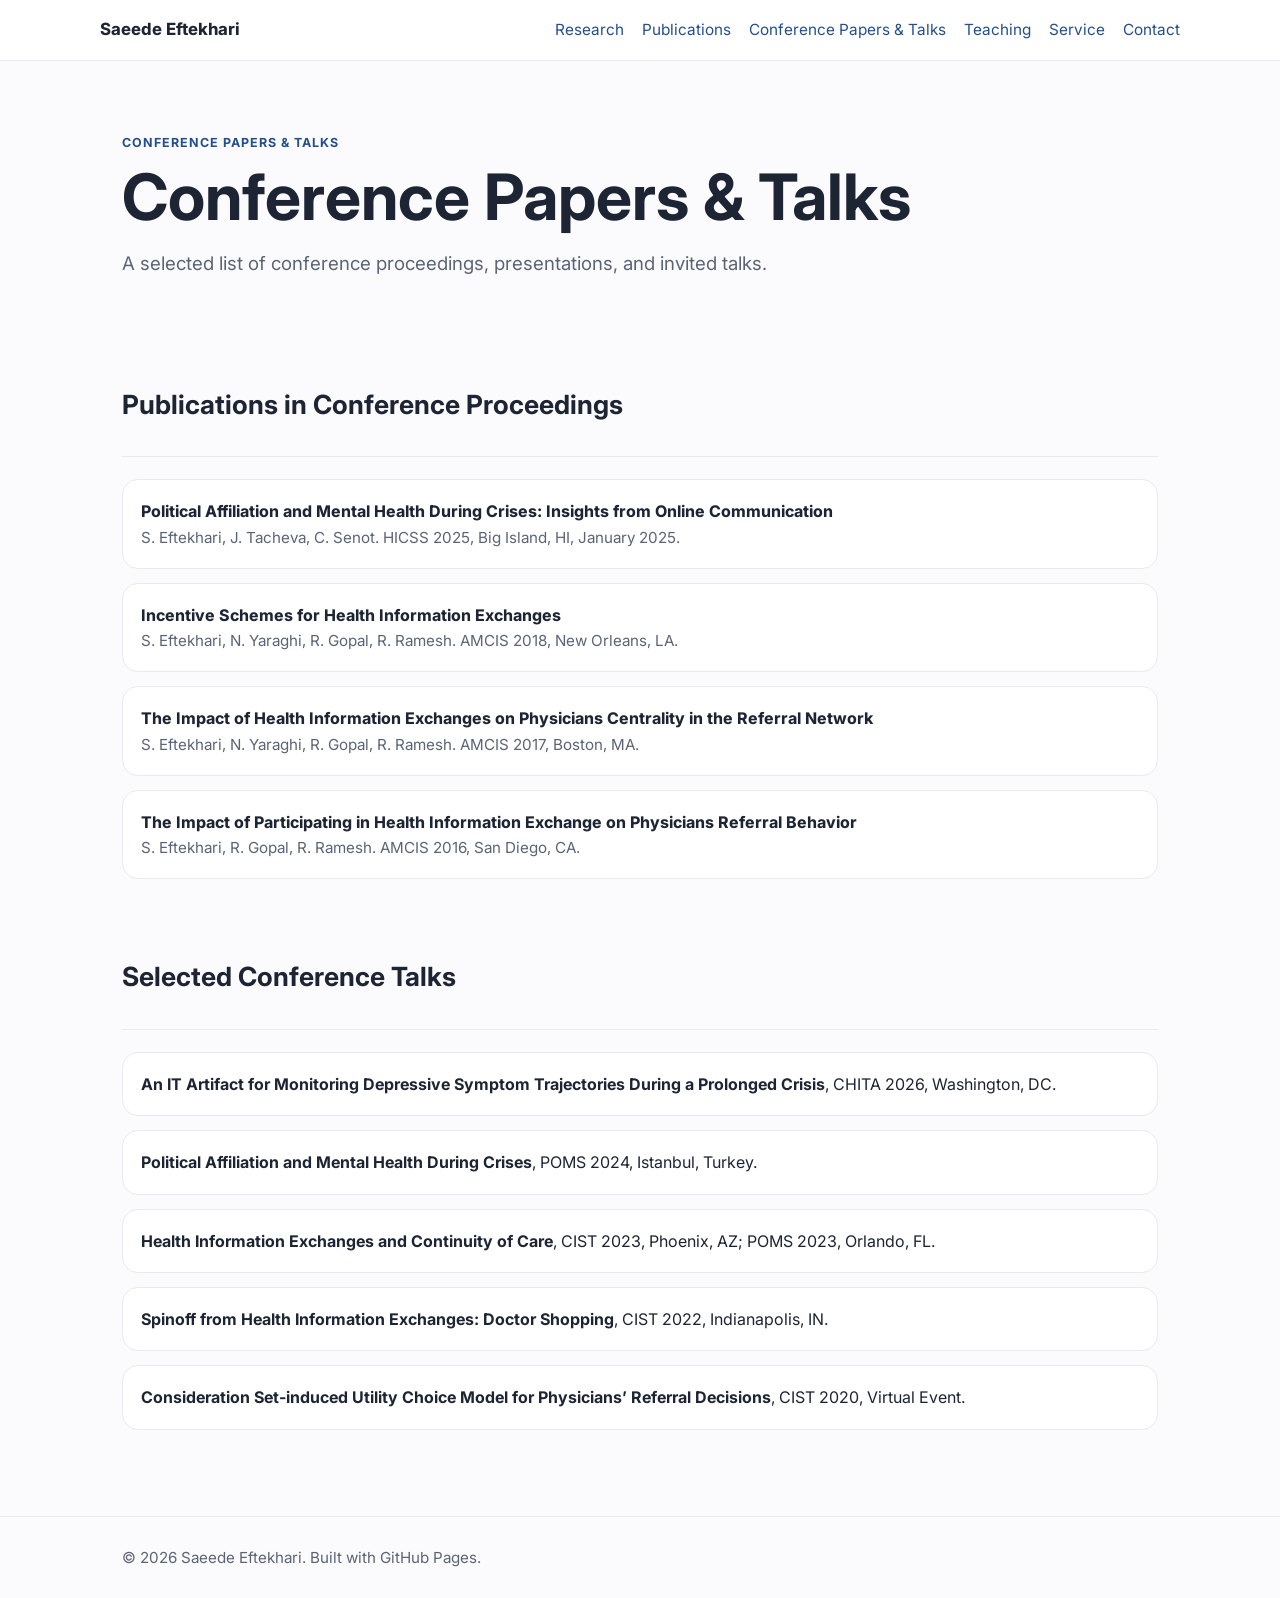
==== conference-papers.html @ 5cab1037 "Add files via upload" ====
<!doctype html>
<html lang="en">
<head>
  <meta charset="utf-8">
  <meta name="viewport" content="width=device-width, initial-scale=1">
  <title>Conference Papers & Talks | Saeede Eftekhari</title>
  <meta name="description" content="Academic website of Saeede Eftekhari, Assistant Professor in Management Science at Tulane University.">
  <link rel="preconnect" href="https://fonts.googleapis.com">
  <link rel="preconnect" href="https://fonts.gstatic.com" crossorigin>
  <link href="https://fonts.googleapis.com/css2?family=Inter:wght@400;550;650;750;850&display=swap" rel="stylesheet">
  <link rel="stylesheet" href="style.css">
</head>
<body>
<header>
  <div class="container nav">
    <a class="brand" href="index.html">Saeede Eftekhari</a>
    <nav>
      <a href="index.html#research">Research</a>
      <a href="index.html#publications">Publications</a>
      <a href="conference-papers.html">Conference Papers & Talks</a>
      <a href="teaching.html">Teaching</a>
      <a href="service.html">Service</a>
      <a href="index.html#contact">Contact</a>
    </nav>
  </div>
</header>

<main>
  <section class="hero">
    <div class="container">
      <div class="eyebrow">Conference Papers & Talks</div>
      <h1>Conference Papers & Talks</h1>
      <p class="lead">A selected list of conference proceedings, presentations, and invited talks.</p>
    </div>
  </section>

  <section>
    <div class="container">
      <div class="section-title"><h2>Publications in Conference Proceedings</h2></div>
      <ul class="pub-list">
        <li><div class="pub-title">Political Affiliation and Mental Health During Crises: Insights from Online Communication</div><div class="meta">S. Eftekhari, J. Tacheva, C. Senot. HICSS 2025, Big Island, HI, January 2025.</div></li>
        <li><div class="pub-title">Incentive Schemes for Health Information Exchanges</div><div class="meta">S. Eftekhari, N. Yaraghi, R. Gopal, R. Ramesh. AMCIS 2018, New Orleans, LA.</div></li>
        <li><div class="pub-title">The Impact of Health Information Exchanges on Physicians Centrality in the Referral Network</div><div class="meta">S. Eftekhari, N. Yaraghi, R. Gopal, R. Ramesh. AMCIS 2017, Boston, MA.</div></li>
        <li><div class="pub-title">The Impact of Participating in Health Information Exchange on Physicians Referral Behavior</div><div class="meta">S. Eftekhari, R. Gopal, R. Ramesh. AMCIS 2016, San Diego, CA.</div></li>
      </ul>
    </div>
  </section>

  <section>
    <div class="container">
      <div class="section-title"><h2>Selected Conference Talks</h2></div>
      <ul class="clean-list">
        <li><strong>An IT Artifact for Monitoring Depressive Symptom Trajectories During a Prolonged Crisis</strong>, CHITA 2026, Washington, DC.</li>
        <li><strong>Political Affiliation and Mental Health During Crises</strong>, POMS 2024, Istanbul, Turkey.</li>
        <li><strong>Health Information Exchanges and Continuity of Care</strong>, CIST 2023, Phoenix, AZ; POMS 2023, Orlando, FL.</li>
        <li><strong>Spinoff from Health Information Exchanges: Doctor Shopping</strong>, CIST 2022, Indianapolis, IN.</li>
        <li><strong>Consideration Set-induced Utility Choice Model for Physicians’ Referral Decisions</strong>, CIST 2020, Virtual Event.</li>
      </ul>
    </div>
  </section>
</main>

<footer>
  <div class="container">
    © <span id="year"></span> Saeede Eftekhari. Built with GitHub Pages.
  </div>
</footer>
<script>document.getElementById('year').textContent = new Date().getFullYear();</script>
</body>
</html>
---- style.css ----
:root{
  --bg:#fbfbfd; --text:#1d2433; --muted:#5b6475; --card:#ffffff; --line:#e7eaf0;
  --accent:#234f8f; --accent2:#eff5ff; --max:1080px;
}
*{box-sizing:border-box}
html{scroll-behavior:smooth}
body{margin:0;font-family:Inter,system-ui,-apple-system,BlinkMacSystemFont,"Segoe UI",sans-serif;background:var(--bg);color:var(--text);line-height:1.65}
a{color:var(--accent);text-decoration:none}
a:hover{text-decoration:underline}
.container{max-width:var(--max);margin:0 auto;padding:0 22px}
header{border-bottom:1px solid var(--line);background:rgba(255,255,255,.92);position:sticky;top:0;backdrop-filter:blur(10px);z-index:10}
.nav{display:flex;align-items:center;justify-content:space-between;padding:16px 0;gap:18px}
.brand{font-weight:750;font-size:1.05rem;color:var(--text)}
nav{display:flex;gap:18px;flex-wrap:wrap;font-size:.96rem}
.hero{padding:72px 0 46px}
.hero-grid{display:grid;grid-template-columns:1.5fr .9fr;gap:38px;align-items:start}
.eyebrow{color:var(--accent);font-weight:700;text-transform:uppercase;letter-spacing:.08em;font-size:.78rem}
h1{font-size:clamp(2.2rem,5vw,4rem);line-height:1.05;margin:10px 0 14px}
h2{font-size:1.65rem;margin:0 0 20px}
h3{margin:0 0 8px;font-size:1.05rem}
.lead{font-size:1.17rem;color:var(--muted);max-width:760px}
.card{background:var(--card);border:1px solid var(--line);border-radius:20px;padding:24px;box-shadow:0 10px 28px rgba(17,24,39,.04)}
.quick{display:grid;gap:12px}
.quick div{border-bottom:1px solid var(--line);padding-bottom:10px}
.quick div:last-child{border-bottom:0;padding-bottom:0}
.btns{display:flex;flex-wrap:wrap;gap:12px;margin-top:26px}
.btn{display:inline-flex;align-items:center;justify-content:center;border:1px solid var(--accent);border-radius:999px;padding:10px 16px;font-weight:650}
.btn.primary{background:var(--accent);color:#fff}
.btn.secondary{background:#fff;color:var(--accent)}
section{padding:38px 0}
.section-title{display:flex;align-items:end;justify-content:space-between;gap:18px;border-bottom:1px solid var(--line);padding-bottom:10px;margin-bottom:22px}
.grid{display:grid;grid-template-columns:repeat(3,1fr);gap:16px}
.pub-list,.clean-list{padding-left:0;list-style:none;margin:0;display:grid;gap:14px}
.pub-list li,.clean-list li{background:#fff;border:1px solid var(--line);border-radius:16px;padding:18px}
.pub-title{font-weight:750}
.meta{color:var(--muted);font-size:.95rem}
.tag{display:inline-block;background:var(--accent2);color:var(--accent);border-radius:999px;padding:4px 10px;font-size:.8rem;font-weight:700;margin-top:8px}
.two-col{display:grid;grid-template-columns:1fr 1fr;gap:18px}
footer{margin-top:48px;border-top:1px solid var(--line);padding:28px 0;color:var(--muted);font-size:.95rem}
@media(max-width:800px){
  .hero-grid,.two-col{grid-template-columns:1fr}
  .grid{grid-template-columns:1fr}
  nav{font-size:.9rem;gap:12px}
}
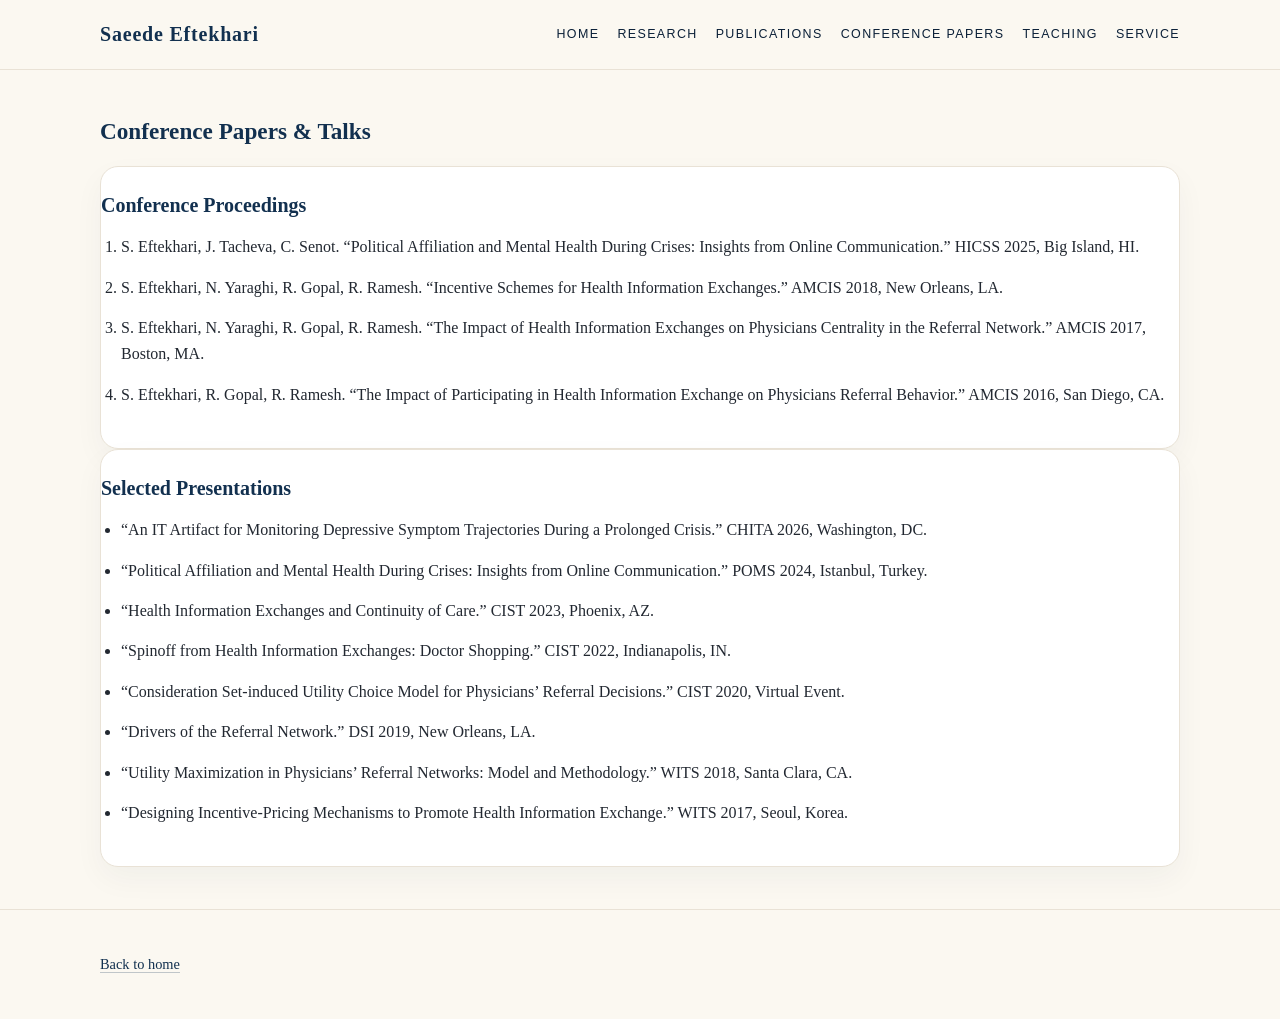
==== commit 326c4cd5: "Add files via upload" ====
--- a/conference-papers.html
+++ b/conference-papers.html
@@ -1,70 +1,56 @@
-<!doctype html>
+<!DOCTYPE html>
 <html lang="en">
 <head>
-  <meta charset="utf-8">
-  <meta name="viewport" content="width=device-width, initial-scale=1">
+  <meta charset="UTF-8">
+  <meta name="viewport" content="width=device-width, initial-scale=1.0">
   <title>Conference Papers & Talks | Saeede Eftekhari</title>
-  <meta name="description" content="Academic website of Saeede Eftekhari, Assistant Professor in Management Science at Tulane University.">
-  <link rel="preconnect" href="https://fonts.googleapis.com">
-  <link rel="preconnect" href="https://fonts.gstatic.com" crossorigin>
-  <link href="https://fonts.googleapis.com/css2?family=Inter:wght@400;550;650;750;850&display=swap" rel="stylesheet">
   <link rel="stylesheet" href="style.css">
 </head>
 <body>
-<header>
-  <div class="container nav">
-    <a class="brand" href="index.html">Saeede Eftekhari</a>
-    <nav>
-      <a href="index.html#research">Research</a>
-      <a href="index.html#publications">Publications</a>
-      <a href="conference-papers.html">Conference Papers & Talks</a>
-      <a href="teaching.html">Teaching</a>
-      <a href="service.html">Service</a>
-      <a href="index.html#contact">Contact</a>
-    </nav>
-  </div>
-</header>
+  <header class="site-header">
+    <div class="container nav">
+      <a class="brand" href="index.html">Saeede Eftekhari</a>
+      <nav class="menu">
+        <a href="index.html">Home</a>
+        <a href="index.html#research">Research</a>
+        <a href="index.html#publications">Publications</a>
+        <a href="conference-papers.html">Conference Papers</a>
+        <a href="teaching.html">Teaching</a>
+        <a href="service.html">Service</a>
+      </nav>
+    </div>
+  </header>
 
-<main>
-  <section class="hero">
-    <div class="container">
-      <div class="eyebrow">Conference Papers & Talks</div>
+  <main class="container">
+    <section class="page-title">
       <h1>Conference Papers & Talks</h1>
-      <p class="lead">A selected list of conference proceedings, presentations, and invited talks.</p>
-    </div>
-  </section>
+    </section>
 
-  <section>
-    <div class="container">
-      <div class="section-title"><h2>Publications in Conference Proceedings</h2></div>
-      <ul class="pub-list">
-        <li><div class="pub-title">Political Affiliation and Mental Health During Crises: Insights from Online Communication</div><div class="meta">S. Eftekhari, J. Tacheva, C. Senot. HICSS 2025, Big Island, HI, January 2025.</div></li>
-        <li><div class="pub-title">Incentive Schemes for Health Information Exchanges</div><div class="meta">S. Eftekhari, N. Yaraghi, R. Gopal, R. Ramesh. AMCIS 2018, New Orleans, LA.</div></li>
-        <li><div class="pub-title">The Impact of Health Information Exchanges on Physicians Centrality in the Referral Network</div><div class="meta">S. Eftekhari, N. Yaraghi, R. Gopal, R. Ramesh. AMCIS 2017, Boston, MA.</div></li>
-        <li><div class="pub-title">The Impact of Participating in Health Information Exchange on Physicians Referral Behavior</div><div class="meta">S. Eftekhari, R. Gopal, R. Ramesh. AMCIS 2016, San Diego, CA.</div></li>
+    <section class="section card">
+      <h2>Conference Proceedings</h2>
+      <ol class="pub-list">
+        <li>S. Eftekhari, J. Tacheva, C. Senot. “Political Affiliation and Mental Health During Crises: Insights from Online Communication.” HICSS 2025, Big Island, HI.</li>
+        <li>S. Eftekhari, N. Yaraghi, R. Gopal, R. Ramesh. “Incentive Schemes for Health Information Exchanges.” AMCIS 2018, New Orleans, LA.</li>
+        <li>S. Eftekhari, N. Yaraghi, R. Gopal, R. Ramesh. “The Impact of Health Information Exchanges on Physicians Centrality in the Referral Network.” AMCIS 2017, Boston, MA.</li>
+        <li>S. Eftekhari, R. Gopal, R. Ramesh. “The Impact of Participating in Health Information Exchange on Physicians Referral Behavior.” AMCIS 2016, San Diego, CA.</li>
+      </ol>
+    </section>
+
+    <section class="section card">
+      <h2>Selected Presentations</h2>
+      <ul class="simple-list">
+        <li>“An IT Artifact for Monitoring Depressive Symptom Trajectories During a Prolonged Crisis.” CHITA 2026, Washington, DC.</li>
+        <li>“Political Affiliation and Mental Health During Crises: Insights from Online Communication.” POMS 2024, Istanbul, Turkey.</li>
+        <li>“Health Information Exchanges and Continuity of Care.” CIST 2023, Phoenix, AZ.</li>
+        <li>“Spinoff from Health Information Exchanges: Doctor Shopping.” CIST 2022, Indianapolis, IN.</li>
+        <li>“Consideration Set-induced Utility Choice Model for Physicians’ Referral Decisions.” CIST 2020, Virtual Event.</li>
+        <li>“Drivers of the Referral Network.” DSI 2019, New Orleans, LA.</li>
+        <li>“Utility Maximization in Physicians’ Referral Networks: Model and Methodology.” WITS 2018, Santa Clara, CA.</li>
+        <li>“Designing Incentive-Pricing Mechanisms to Promote Health Information Exchange.” WITS 2017, Seoul, Korea.</li>
       </ul>
-    </div>
-  </section>
+    </section>
+  </main>
 
-  <section>
-    <div class="container">
-      <div class="section-title"><h2>Selected Conference Talks</h2></div>
-      <ul class="clean-list">
-        <li><strong>An IT Artifact for Monitoring Depressive Symptom Trajectories During a Prolonged Crisis</strong>, CHITA 2026, Washington, DC.</li>
-        <li><strong>Political Affiliation and Mental Health During Crises</strong>, POMS 2024, Istanbul, Turkey.</li>
-        <li><strong>Health Information Exchanges and Continuity of Care</strong>, CIST 2023, Phoenix, AZ; POMS 2023, Orlando, FL.</li>
-        <li><strong>Spinoff from Health Information Exchanges: Doctor Shopping</strong>, CIST 2022, Indianapolis, IN.</li>
-        <li><strong>Consideration Set-induced Utility Choice Model for Physicians’ Referral Decisions</strong>, CIST 2020, Virtual Event.</li>
-      </ul>
-    </div>
-  </section>
-</main>
-
-<footer>
-  <div class="container">
-    © <span id="year"></span> Saeede Eftekhari. Built with GitHub Pages.
-  </div>
-</footer>
-<script>document.getElementById('year').textContent = new Date().getFullYear();</script>
+  <footer class="footer"><div class="container"><p><a href="index.html">Back to home</a></p></div></footer>
 </body>
 </html>
--- a/style.css
+++ b/style.css
@@ -1,44 +1,237 @@
-:root{
-  --bg:#fbfbfd; --text:#1d2433; --muted:#5b6475; --card:#ffffff; --line:#e7eaf0;
-  --accent:#234f8f; --accent2:#eff5ff; --max:1080px;
-}
-*{box-sizing:border-box}
-html{scroll-behavior:smooth}
-body{margin:0;font-family:Inter,system-ui,-apple-system,BlinkMacSystemFont,"Segoe UI",sans-serif;background:var(--bg);color:var(--text);line-height:1.65}
-a{color:var(--accent);text-decoration:none}
-a:hover{text-decoration:underline}
-.container{max-width:var(--max);margin:0 auto;padding:0 22px}
-header{border-bottom:1px solid var(--line);background:rgba(255,255,255,.92);position:sticky;top:0;backdrop-filter:blur(10px);z-index:10}
-.nav{display:flex;align-items:center;justify-content:space-between;padding:16px 0;gap:18px}
-.brand{font-weight:750;font-size:1.05rem;color:var(--text)}
-nav{display:flex;gap:18px;flex-wrap:wrap;font-size:.96rem}
-.hero{padding:72px 0 46px}
-.hero-grid{display:grid;grid-template-columns:1.5fr .9fr;gap:38px;align-items:start}
-.eyebrow{color:var(--accent);font-weight:700;text-transform:uppercase;letter-spacing:.08em;font-size:.78rem}
-h1{font-size:clamp(2.2rem,5vw,4rem);line-height:1.05;margin:10px 0 14px}
-h2{font-size:1.65rem;margin:0 0 20px}
-h3{margin:0 0 8px;font-size:1.05rem}
-.lead{font-size:1.17rem;color:var(--muted);max-width:760px}
-.card{background:var(--card);border:1px solid var(--line);border-radius:20px;padding:24px;box-shadow:0 10px 28px rgba(17,24,39,.04)}
-.quick{display:grid;gap:12px}
-.quick div{border-bottom:1px solid var(--line);padding-bottom:10px}
-.quick div:last-child{border-bottom:0;padding-bottom:0}
-.btns{display:flex;flex-wrap:wrap;gap:12px;margin-top:26px}
-.btn{display:inline-flex;align-items:center;justify-content:center;border:1px solid var(--accent);border-radius:999px;padding:10px 16px;font-weight:650}
-.btn.primary{background:var(--accent);color:#fff}
-.btn.secondary{background:#fff;color:var(--accent)}
-section{padding:38px 0}
-.section-title{display:flex;align-items:end;justify-content:space-between;gap:18px;border-bottom:1px solid var(--line);padding-bottom:10px;margin-bottom:22px}
-.grid{display:grid;grid-template-columns:repeat(3,1fr);gap:16px}
-.pub-list,.clean-list{padding-left:0;list-style:none;margin:0;display:grid;gap:14px}
-.pub-list li,.clean-list li{background:#fff;border:1px solid var(--line);border-radius:16px;padding:18px}
-.pub-title{font-weight:750}
-.meta{color:var(--muted);font-size:.95rem}
-.tag{display:inline-block;background:var(--accent2);color:var(--accent);border-radius:999px;padding:4px 10px;font-size:.8rem;font-weight:700;margin-top:8px}
-.two-col{display:grid;grid-template-columns:1fr 1fr;gap:18px}
-footer{margin-top:48px;border-top:1px solid var(--line);padding:28px 0;color:var(--muted);font-size:.95rem}
-@media(max-width:800px){
-  .hero-grid,.two-col{grid-template-columns:1fr}
-  .grid{grid-template-columns:1fr}
-  nav{font-size:.9rem;gap:12px}
-}+
+:root {
+  --navy: #12304f;
+  --navy-dark: #0b2038;
+  --gold: #b78a45;
+  --cream: #fbf8f1;
+  --paper: #ffffff;
+  --ink: #222831;
+  --muted: #667085;
+  --line: #e9e2d6;
+}
+
+* { box-sizing: border-box; }
+
+body {
+  margin: 0;
+  font-family: Georgia, "Times New Roman", serif;
+  color: var(--ink);
+  background: var(--cream);
+  line-height: 1.65;
+}
+
+a {
+  color: var(--navy);
+  text-decoration: none;
+  border-bottom: 1px solid rgba(18, 48, 79, 0.25);
+}
+
+a:hover { border-bottom-color: var(--gold); }
+
+.container {
+  width: min(1080px, 92%);
+  margin: 0 auto;
+}
+
+.site-header {
+  background: rgba(251, 248, 241, 0.96);
+  border-bottom: 1px solid var(--line);
+  position: sticky;
+  top: 0;
+  z-index: 10;
+}
+
+.nav {
+  display: flex;
+  justify-content: space-between;
+  align-items: center;
+  padding: 18px 0;
+  gap: 18px;
+}
+
+.brand {
+  color: var(--navy);
+  font-size: 1.25rem;
+  letter-spacing: 0.04em;
+  font-weight: 600;
+  border: 0;
+}
+
+.menu {
+  display: flex;
+  flex-wrap: wrap;
+  gap: 18px;
+  font-family: Arial, sans-serif;
+  font-size: 0.78rem;
+  letter-spacing: 0.11em;
+  text-transform: uppercase;
+}
+
+.menu a {
+  border: 0;
+  color: var(--navy-dark);
+}
+
+.hero {
+  display: grid;
+  grid-template-columns: 1.25fr 0.75fr;
+  gap: 44px;
+  align-items: center;
+  padding: 56px 0 42px;
+}
+
+.hero-text h1 {
+  margin: 0 0 8px;
+  color: var(--navy);
+  font-size: clamp(1.65rem, 3vw, 2.45rem);
+  line-height: 1.15;
+  font-weight: 500;
+}
+
+.title {
+  margin: 0 0 22px;
+  color: var(--muted);
+  font-size: 1rem;
+}
+
+.lede {
+  font-size: 1.05rem;
+  max-width: 720px;
+}
+
+.profile-photo {
+  width: 100%;
+  max-width: 310px;
+  display: block;
+  margin-left: auto;
+  border-radius: 18px;
+  border: 1px solid var(--line);
+  box-shadow: 0 18px 45px rgba(18, 48, 79, 0.12);
+}
+
+.card {
+  background: var(--paper);
+  border: 1px solid var(--line);
+  border-radius: 18px;
+  padding: 28px;
+  box-shadow: 0 12px 30px rgba(18, 48, 79, 0.045);
+}
+
+.section {
+  padding: 26px 0;
+}
+
+h2 {
+  color: var(--navy);
+  font-size: 1.25rem;
+  line-height: 1.25;
+  margin: 0 0 16px;
+  font-weight: 600;
+}
+
+h3 {
+  color: var(--navy);
+  font-size: 1.02rem;
+  margin: 22px 0 8px;
+}
+
+.two-col {
+  display: grid;
+  grid-template-columns: 1fr 1fr;
+  gap: 22px;
+}
+
+.research-stream {
+  border-left: 3px solid var(--gold);
+  padding-left: 18px;
+}
+
+.pub-list, .simple-list {
+  padding-left: 20px;
+  margin: 0;
+}
+
+.pub-list li, .simple-list li {
+  margin-bottom: 14px;
+}
+
+.note {
+  color: var(--muted);
+  font-size: 0.95rem;
+}
+
+.personal-block {
+  display: grid;
+  grid-template-columns: 1.2fr 0.8fr;
+  gap: 28px;
+  align-items: center;
+}
+
+.cafe-photo {
+  width: 100%;
+  max-width: 300px;
+  display: block;
+  margin-left: auto;
+  border-radius: 16px;
+  border: 1px solid var(--line);
+}
+
+.button-row {
+  display: flex;
+  flex-wrap: wrap;
+  gap: 12px;
+  margin-top: 18px;
+}
+
+.button {
+  display: inline-block;
+  padding: 9px 13px;
+  background: var(--navy);
+  color: #fff;
+  border: 0;
+  border-radius: 999px;
+  font-family: Arial, sans-serif;
+  font-size: 0.78rem;
+  letter-spacing: 0.05em;
+}
+
+.button.secondary {
+  background: transparent;
+  color: var(--navy);
+  border: 1px solid var(--line);
+}
+
+.footer {
+  margin-top: 42px;
+  padding: 28px 0;
+  border-top: 1px solid var(--line);
+  color: var(--muted);
+  font-size: 0.9rem;
+}
+
+.page-title {
+  padding: 42px 0 16px;
+}
+
+.page-title h1 {
+  color: var(--navy);
+  font-size: 1.45rem;
+  margin: 0;
+  font-weight: 600;
+}
+
+@media (max-width: 800px) {
+  .hero, .two-col, .personal-block {
+    grid-template-columns: 1fr;
+  }
+
+  .profile-photo, .cafe-photo {
+    margin: 0;
+    max-width: 100%;
+  }
+
+  .nav {
+    align-items: flex-start;
+    flex-direction: column;
+  }
+}
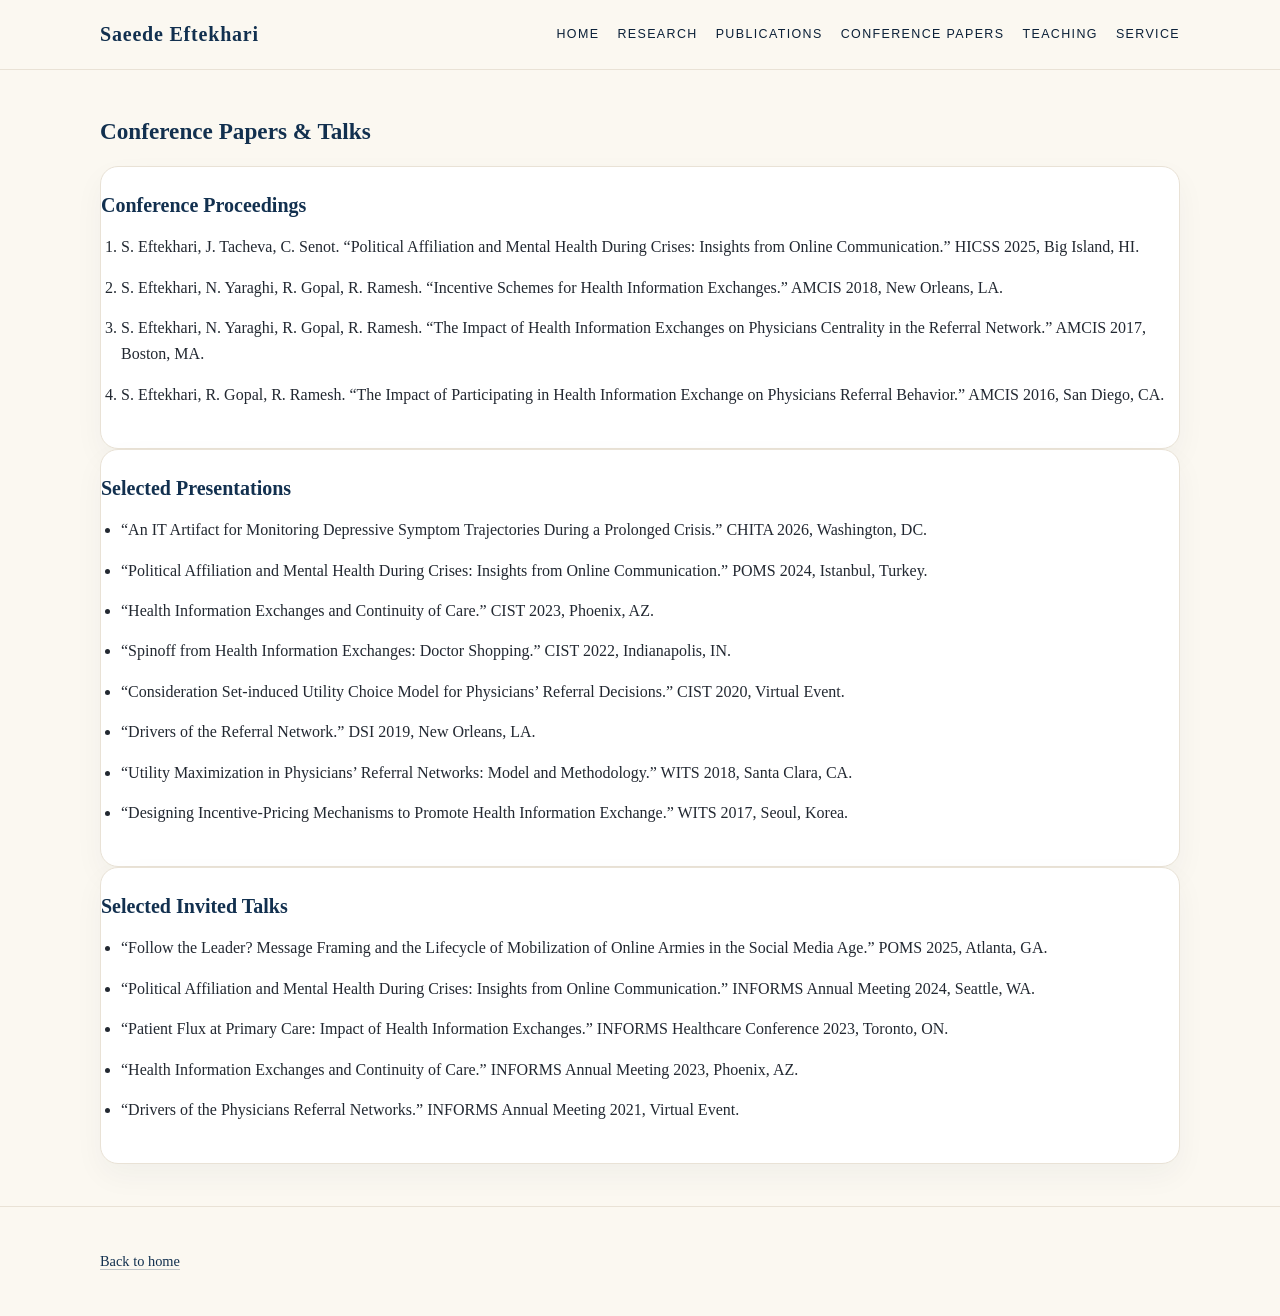
==== commit 299f6d88: "Update conference-papers.html" ====
--- a/conference-papers.html
+++ b/conference-papers.html
@@ -49,6 +49,35 @@
         <li>“Designing Incentive-Pricing Mechanisms to Promote Health Information Exchange.” WITS 2017, Seoul, Korea.</li>
       </ul>
     </section>
+    <section class="section card">
+  <h2>Selected Invited Talks</h2>
+  <ul class="simple-list">
+    <li>
+      “Follow the Leader? Message Framing and the Lifecycle of Mobilization of Online Armies in the Social Media Age.” 
+      POMS 2025, Atlanta, GA.
+    </li>
+
+    <li>
+      “Political Affiliation and Mental Health During Crises: Insights from Online Communication.” 
+      INFORMS Annual Meeting 2024, Seattle, WA.
+    </li>
+
+    <li>
+      “Patient Flux at Primary Care: Impact of Health Information Exchanges.” 
+      INFORMS Healthcare Conference 2023, Toronto, ON.
+    </li>
+
+    <li>
+      “Health Information Exchanges and Continuity of Care.” 
+      INFORMS Annual Meeting 2023, Phoenix, AZ.
+    </li>
+
+    <li>
+      “Drivers of the Physicians Referral Networks.” 
+      INFORMS Annual Meeting 2021, Virtual Event.
+    </li>
+  </ul>
+</section>
   </main>
 
   <footer class="footer"><div class="container"><p><a href="index.html">Back to home</a></p></div></footer>
--- a/style.css
+++ b/style.css
@@ -235,3 +235,72 @@
     flex-direction: column;
   }
 }
+
+
+/* Refined list pages: teaching and service */
+.compact-title {
+  padding: 34px 0 10px;
+}
+
+.page-card {
+  padding: 30px 34px;
+}
+
+.group-block {
+  padding: 4px 0 20px;
+  margin-bottom: 18px;
+  border-bottom: 1px solid var(--line);
+}
+
+.group-block:last-child {
+  border-bottom: 0;
+  margin-bottom: 0;
+  padding-bottom: 0;
+}
+
+.group-block h2 {
+  margin-top: 0;
+  margin-bottom: 12px;
+  font-size: 1.08rem;
+}
+
+.group-block h3 {
+  margin: 18px 0 8px;
+  font-size: 0.98rem;
+  color: var(--navy-dark);
+  font-style: italic;
+  font-weight: 500;
+}
+
+.clean-list {
+  list-style: none;
+  padding-left: 0;
+  margin: 0;
+}
+
+.clean-list li {
+  position: relative;
+  padding-left: 18px;
+  margin-bottom: 12px;
+}
+
+.clean-list li::before {
+  content: "";
+  position: absolute;
+  left: 0;
+  top: 0.72em;
+  width: 5px;
+  height: 5px;
+  border-radius: 50%;
+  background: var(--gold);
+}
+
+.date-inline {
+  color: var(--muted);
+  font-size: 0.95em;
+  white-space: normal;
+}
+
+.subtle {
+  color: var(--muted);
+}
